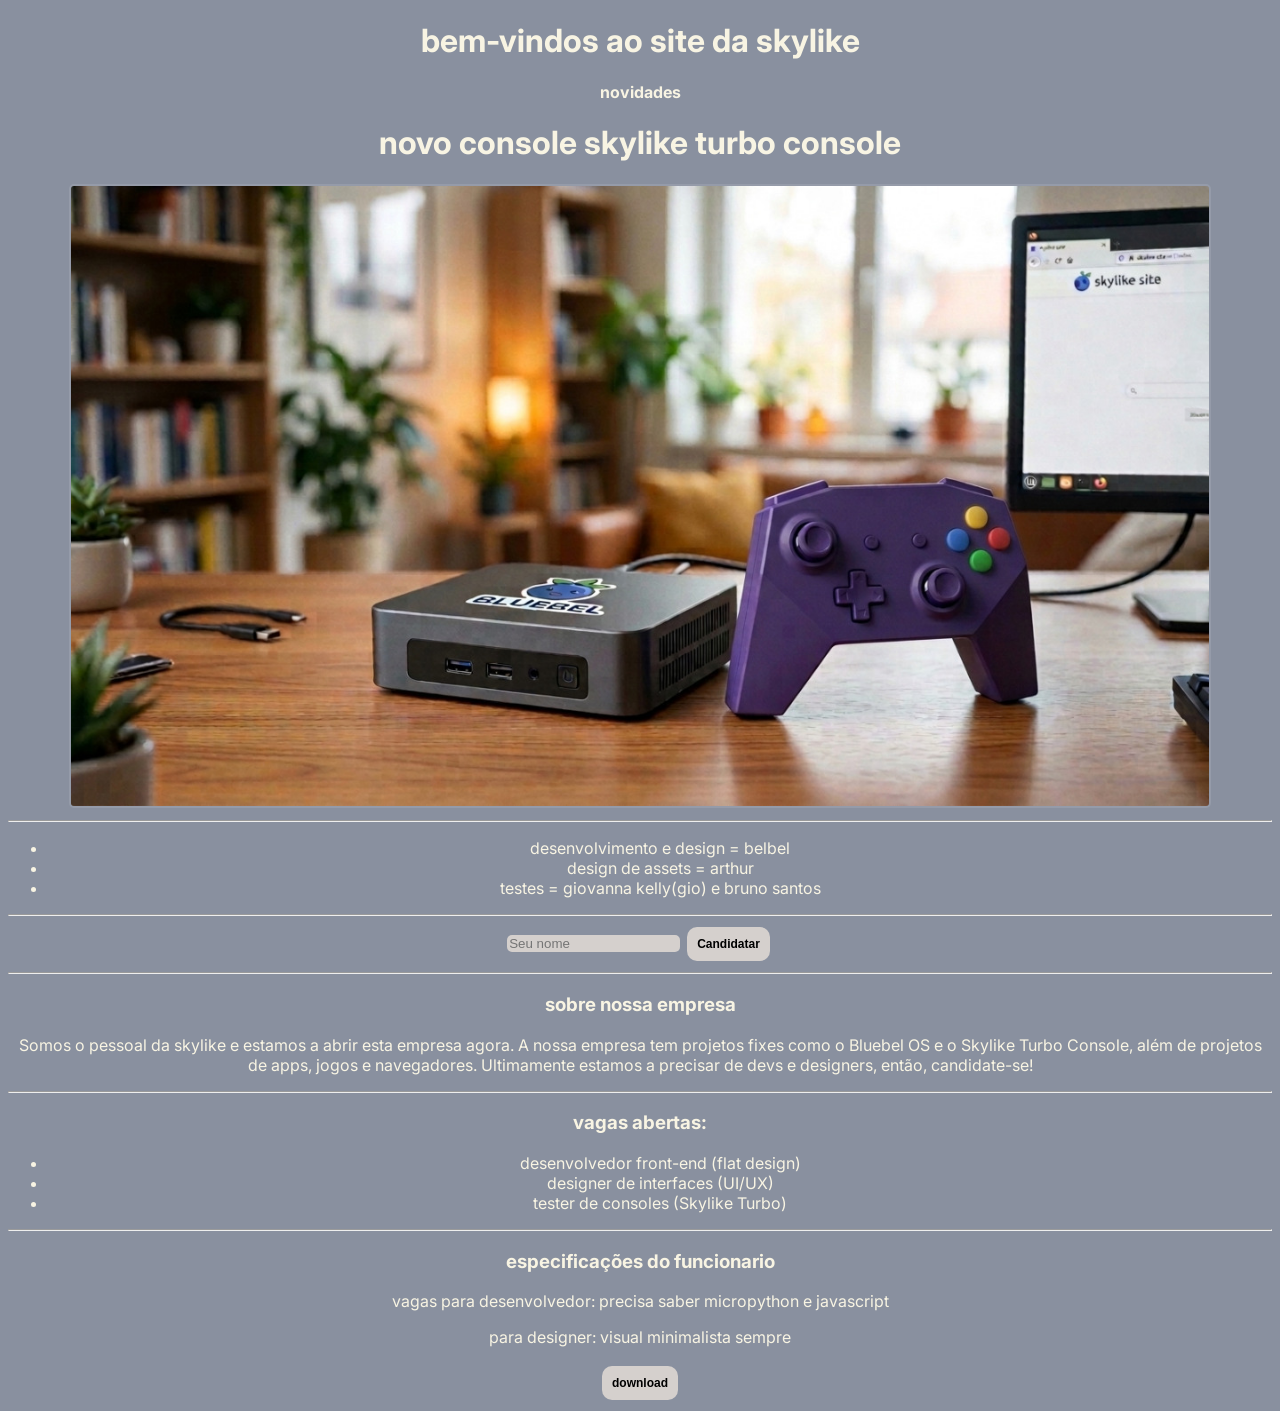
==== index.html @ d3041751 "Add download button to index.html" ====
<!DOCTYPE html>
<html lang="pt-br">
  <head>
    <meta charset="UTF-8">
    <title>skylike site</title>
    <link rel="stylesheet"  href="Skylike.css">
    <link href="https://fonts.googleapis.com/css2?family=Inter:wght@400;700&display=swap" rel="stylesheet">
    <link rel="icon" type="image/png" href="favicom.png">
  </head>
  <body>
    <h1>bem-vindos ao site da skylike</h1>
    <h4>novidades</h4>
    <h1>novo console skylike turbo console </h1>
<img src="console3d.png" alt="Console">
    <hr>
    <div class="creditos">
      <ul id="creditos-ul">
      <li>desenvolvimento e design = belbel</li>
      <li>design de assets = arthur</li>
      <li>testes = giovanna kelly(gio) e bruno santos</li>
    </ul>
      
    </div>

    <hr>
  <input type="text" id="nome-candidato" placeholder="Seu nome">

<button type="button" id="btn-candidatar">
    Candidatar
</button>
      <hr>
      <h3>sobre nossa empresa</h3>
      <p id="sobre">Somos o pessoal da skylike e estamos a abrir esta empresa agora. A nossa empresa tem projetos fixes como o Bluebel OS e o Skylike Turbo Console, além de projetos de apps, jogos e navegadores. Ultimamente estamos a precisar de devs e designers, então, candidate-se!</p>
      <hr> <div id="vagas">
  <h3>vagas abertas:</h3>
  <ul>
    <li>desenvolvedor front-end (flat design)</li>
    <li>designer de interfaces (UI/UX)</li>
    <li> tester de consoles (Skylike Turbo)</li>
  </ul>
  <hr>
</div>
<h3 id="especificações">especificações do funcionario</h3>
<p>vagas para desenvolvedor: precisa saber micropython e javascript</p>
<p>para designer: visual minimalista sempre</p>
<button type="button" id="btn-download">download</button>

    <script src="Skylike.js"></script>

  </body>
</html>
---- Skylike.css ----
a {
  text-decoration: none;
  color: #D5D0CD;
}
body {
  align-items: center;
  text-align: center;
  background-color:#89909F;
  color: #F8F4E3;
  font-family: 'Inter';
}
img {
  max-width: 90%;
  height: auto;
  border-radius: 5px;
  border: 2px solid rgba(255, 255, 255, 0.1)
}
button {
  background-color: #D5D0CD;
  border-radius:10px;
  border: none;
  padding: 10px 10px 10px 10px;
  margin: 3px 3px 3px 3px;
  font-weight: bold;
  font-size: 12px;
}
input {
   background-color: #D5D0CD;
  border-radius: 5px;
  box-shadow: none;
  border: none;
  color: #000000;
}
hr {
    color:#F8F4E3;
    font-weight: bold;
}
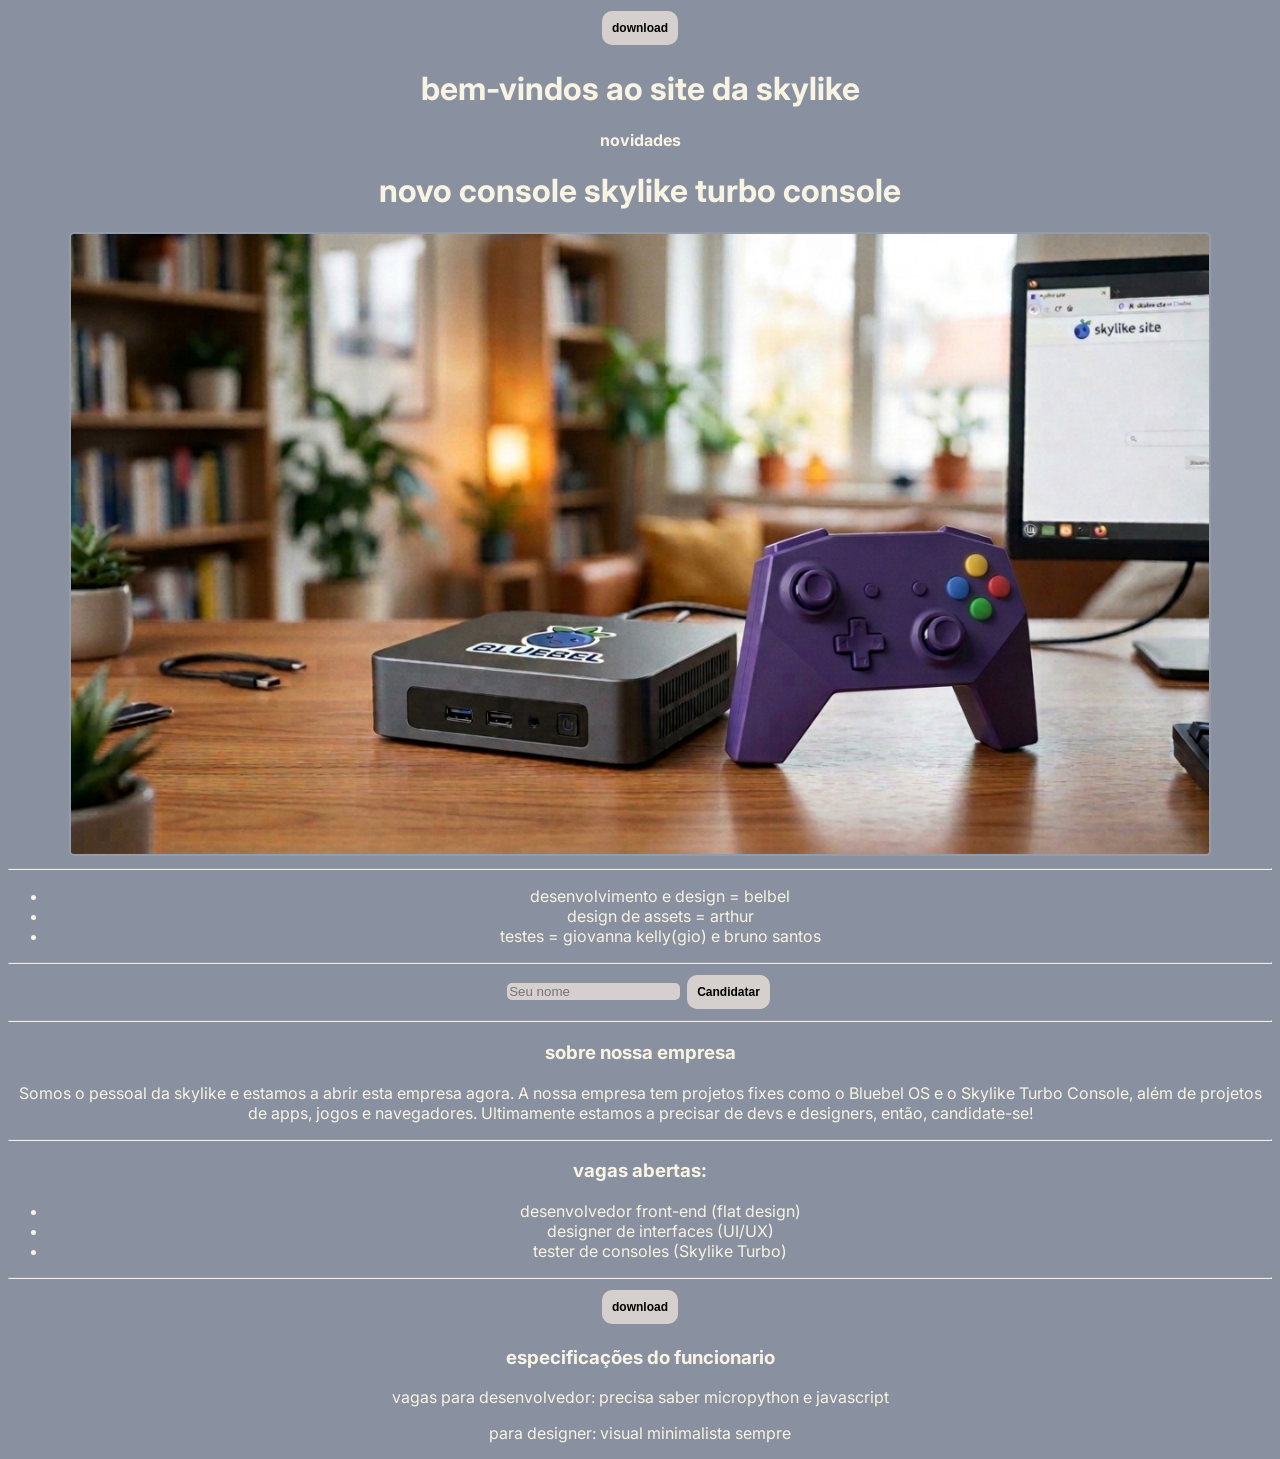
==== commit 29669967: "Add download button to index.html" ====
--- a/index.html
+++ b/index.html
@@ -8,6 +8,7 @@
     <link rel="icon" type="image/png" href="favicom.png">
   </head>
   <body>
+    <button type="button" id="btn-download">download</button>
     <h1>bem-vindos ao site da skylike</h1>
     <h4>novidades</h4>
     <h1>novo console skylike turbo console </h1>
@@ -39,11 +40,11 @@
     <li> tester de consoles (Skylike Turbo)</li>
   </ul>
   <hr>
-</div>
+</div><button type="button" id="btn-download">download</button>
+
 <h3 id="especificações">especificações do funcionario</h3>
 <p>vagas para desenvolvedor: precisa saber micropython e javascript</p>
 <p>para designer: visual minimalista sempre</p>
-<button type="button" id="btn-download">download</button>
 
     <script src="Skylike.js"></script>
 
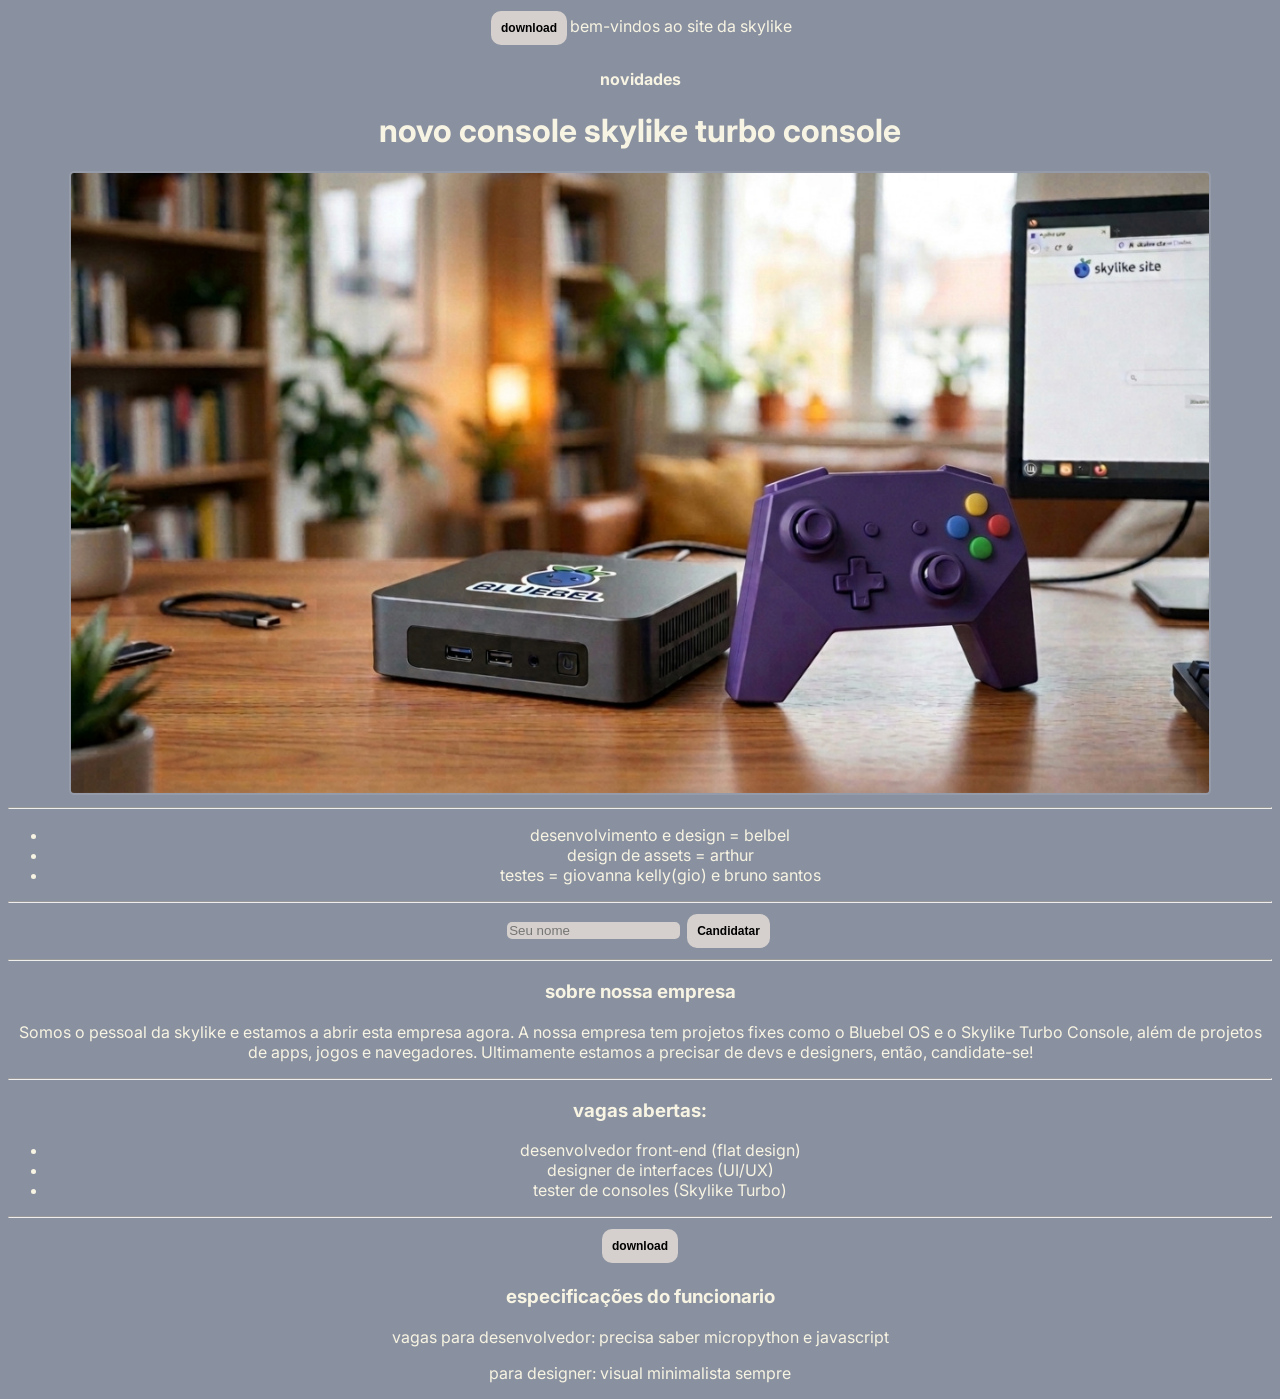
==== commit 69fc26a7: "Fix button tag formatting in index.html" ====
--- a/index.html
+++ b/index.html
@@ -8,7 +8,8 @@
     <link rel="icon" type="image/png" href="favicom.png">
   </head>
   <body>
-    <button type="button" id="btn-download">download</button>
+    <button type="button" id="btn-download">download</button
+                                                      
     <h1>bem-vindos ao site da skylike</h1>
     <h4>novidades</h4>
     <h1>novo console skylike turbo console </h1>
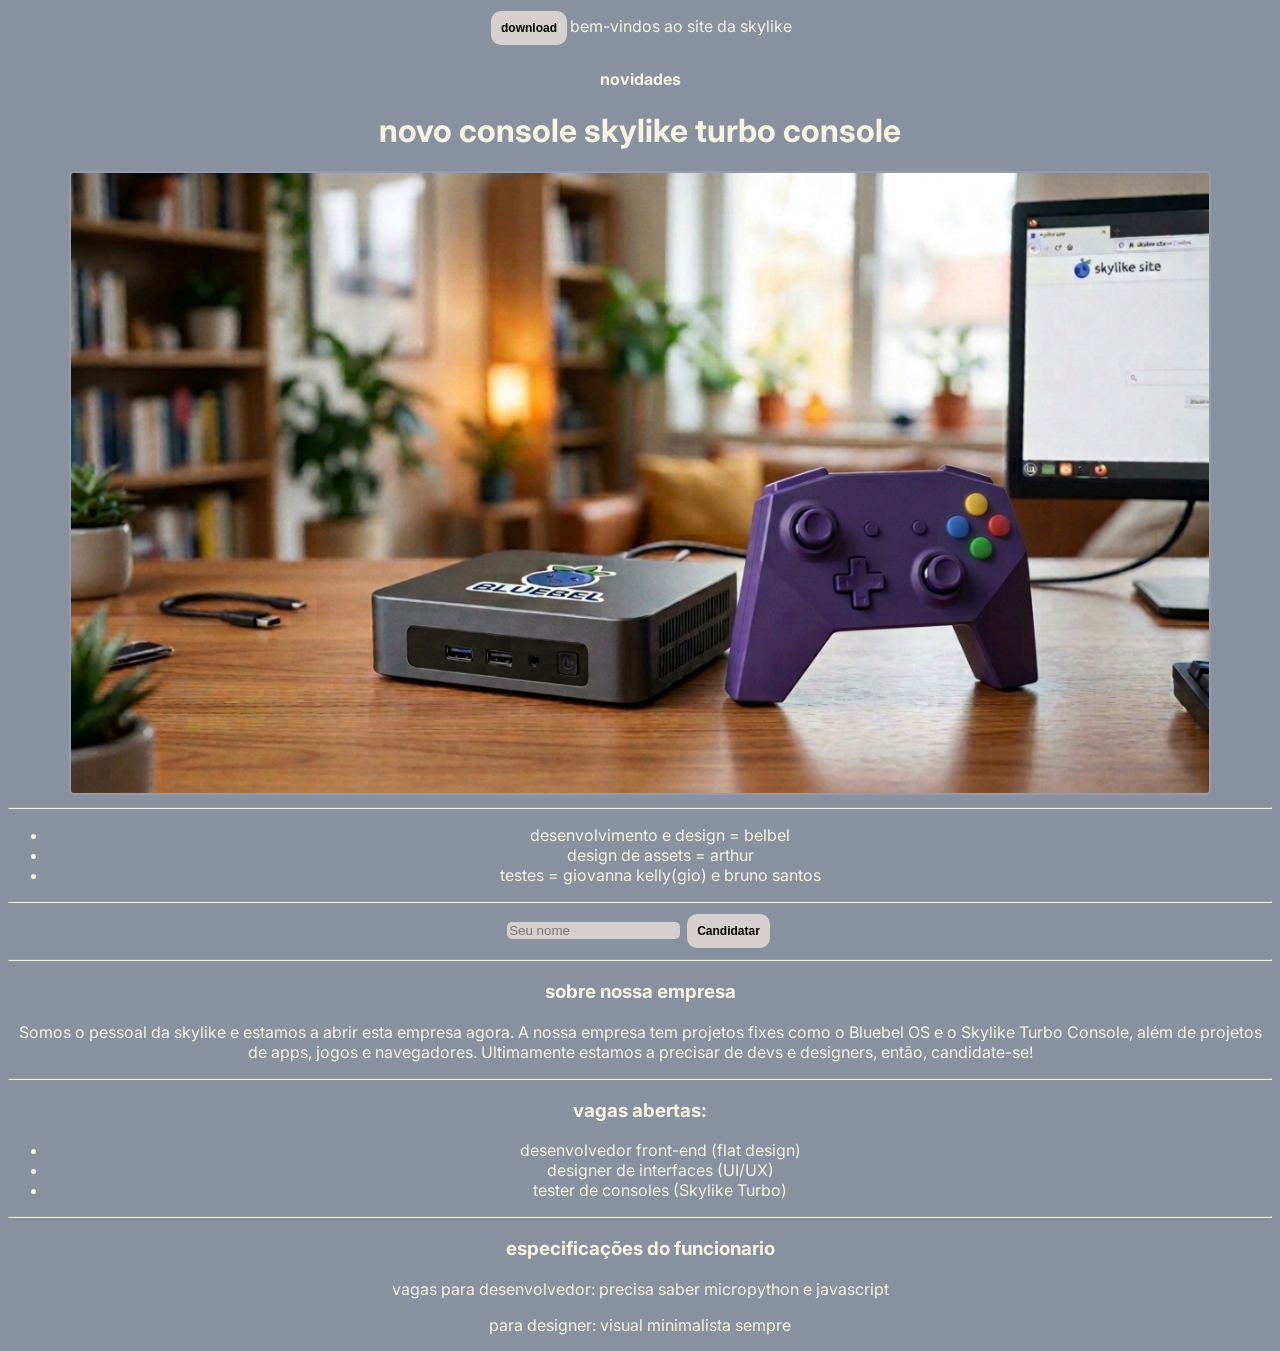
==== commit 71363b35: "Remove download button from index.html Removed download button from the HTML structure." ====
--- a/index.html
+++ b/index.html
@@ -41,8 +41,7 @@
     <li> tester de consoles (Skylike Turbo)</li>
   </ul>
   <hr>
-</div><button type="button" id="btn-download">download</button>
-
+</div>
 <h3 id="especificações">especificações do funcionario</h3>
 <p>vagas para desenvolvedor: precisa saber micropython e javascript</p>
 <p>para designer: visual minimalista sempre</p>
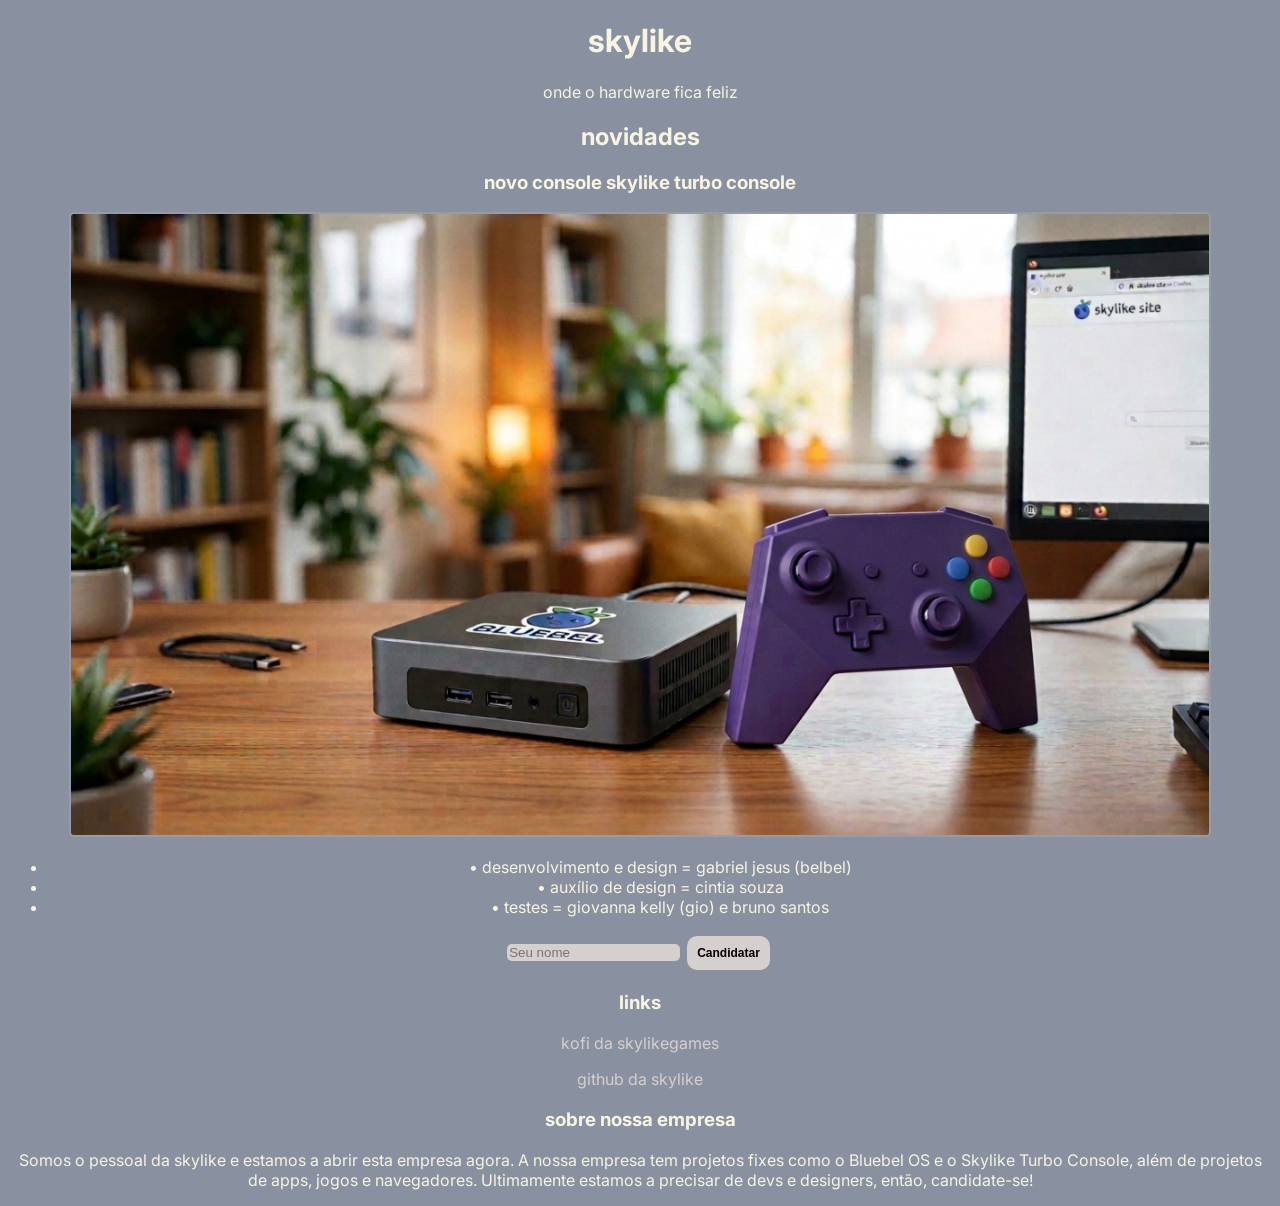
==== commit 12b41bc0: "Add files via upload" ====
--- a/index.html
+++ b/index.html
@@ -1,52 +1,65 @@
 <!DOCTYPE html>
 <html lang="pt-br">
-  <head>
+<head>
     <meta charset="UTF-8">
-    <title>skylike site</title>
-    <link rel="stylesheet"  href="Skylike.css">
-    <link href="https://fonts.googleapis.com/css2?family=Inter:wght@400;700&display=swap" rel="stylesheet">
-    <link rel="icon" type="image/png" href="favicom.png">
-  </head>
-  <body>
-    <button type="button" id="btn-download">download</button
-                                                      
-    <h1>bem-vindos ao site da skylike</h1>
-    <h4>novidades</h4>
-    <h1>novo console skylike turbo console </h1>
-<img src="console3d.png" alt="Console">
-    <hr>
-    <div class="creditos">
-      <ul id="creditos-ul">
-      <li>desenvolvimento e design = belbel</li>
-      <li>design de assets = arthur</li>
-      <li>testes = giovanna kelly(gio) e bruno santos</li>
-    </ul>
-      
-    </div>
+    <meta name="viewport" content="width=device-width, initial-scale=1.0">
+    <title>skylike</title>
+    <link rel="icon" type="image/x-icon" href="favicon.png">
+    <link rel="stylesheet" href="Skylike.css">
+    <link href="https://fonts.googleapis.com/css2?family=Inter:wght@300;400;500;600;700&display=swap" rel="stylesheet">
+</head>
+<body>
+    <main class="main-content">
+        <header class="hero">
+            <h1 class="hero-title">skylike</h1>
+            <p class="hero-subtitle">onde o hardware fica feliz</p>
+        </header>
 
-    <hr>
-  <input type="text" id="nome-candidato" placeholder="Seu nome">
+        <section class="news-section">
+            <h2 class="section-title">novidades</h2>
+            <div class="product-showcase">
+                <h3 class="product-title">novo console skylike turbo console</h3>
+                <div class="product-image">
+                    <img src="console3d.jpg" alt="Skylike Turbo Console">
+                </div>
+            </div>
+        </section>
 
-<button type="button" id="btn-candidatar">
-    Candidatar
-</button>
-      <hr>
-      <h3>sobre nossa empresa</h3>
-      <p id="sobre">Somos o pessoal da skylike e estamos a abrir esta empresa agora. A nossa empresa tem projetos fixes como o Bluebel OS e o Skylike Turbo Console, além de projetos de apps, jogos e navegadores. Ultimamente estamos a precisar de devs e designers, então, candidate-se!</p>
-      <hr> <div id="vagas">
-  <h3>vagas abertas:</h3>
-  <ul>
-    <li>desenvolvedor front-end (flat design)</li>
-    <li>designer de interfaces (UI/UX)</li>
-    <li> tester de consoles (Skylike Turbo)</li>
-  </ul>
-  <hr>
-</div>
-<h3 id="especificações">especificações do funcionario</h3>
-<p>vagas para desenvolvedor: precisa saber micropython e javascript</p>
-<p>para designer: visual minimalista sempre</p>
+        <section class="credits-section" id="creditos-section">
+            <div class="credits-content">
+                <ul id="creditos-ul" class="credits-list">
+                    <li>• desenvolvimento e design = gabriel jesus (belbel)</li>
+                    <li>• auxílio de design = cintia souza</li>
+                    <li>• testes = giovanna kelly (gio) e bruno santos</li>
+                </ul>
+            </div>
+        </section>
+
+        <section class="application-section">
+            <div class="application-form">
+                <input type="text" id="nome-candidato" placeholder="Seu nome" class="name-input">
+                <button id="btn-candidatar" class="apply-btn">Candidatar</button>
+            </div>
+        </section>
+
+        <section class="downloads-section" id="downloads-section">
+            <h3 class="section-subtitle">links</h3>
+            <div class="downloads-grid">
+                <a href="https://ko-fi.com/skylikegames" class="download-item">kofi da skylikegames </a> <p> </p>
+                <a href="https://github.com/skylikeinovation" class="github">github da skylike</a>
+            </div>
+        </section>
+
+        <section class="about-section" id="sobre-section">
+            <h3 class="section-subtitle">sobre nossa empresa</h3>
+            <p id="sobre" class="about-text">
+                Somos o pessoal da skylike e estamos a abrir esta empresa agora. A nossa empresa tem projetos fixes como o Bluebel OS e o Skylike Turbo Console, além de projetos de apps, jogos e navegadores. Ultimamente estamos a precisar de devs e designers, então, candidate-se!
+            </p>
+        </section>
+
+
+    </main>
 
     <script src="Skylike.js"></script>
-
-  </body>
-</html>
+</body>
+</html>
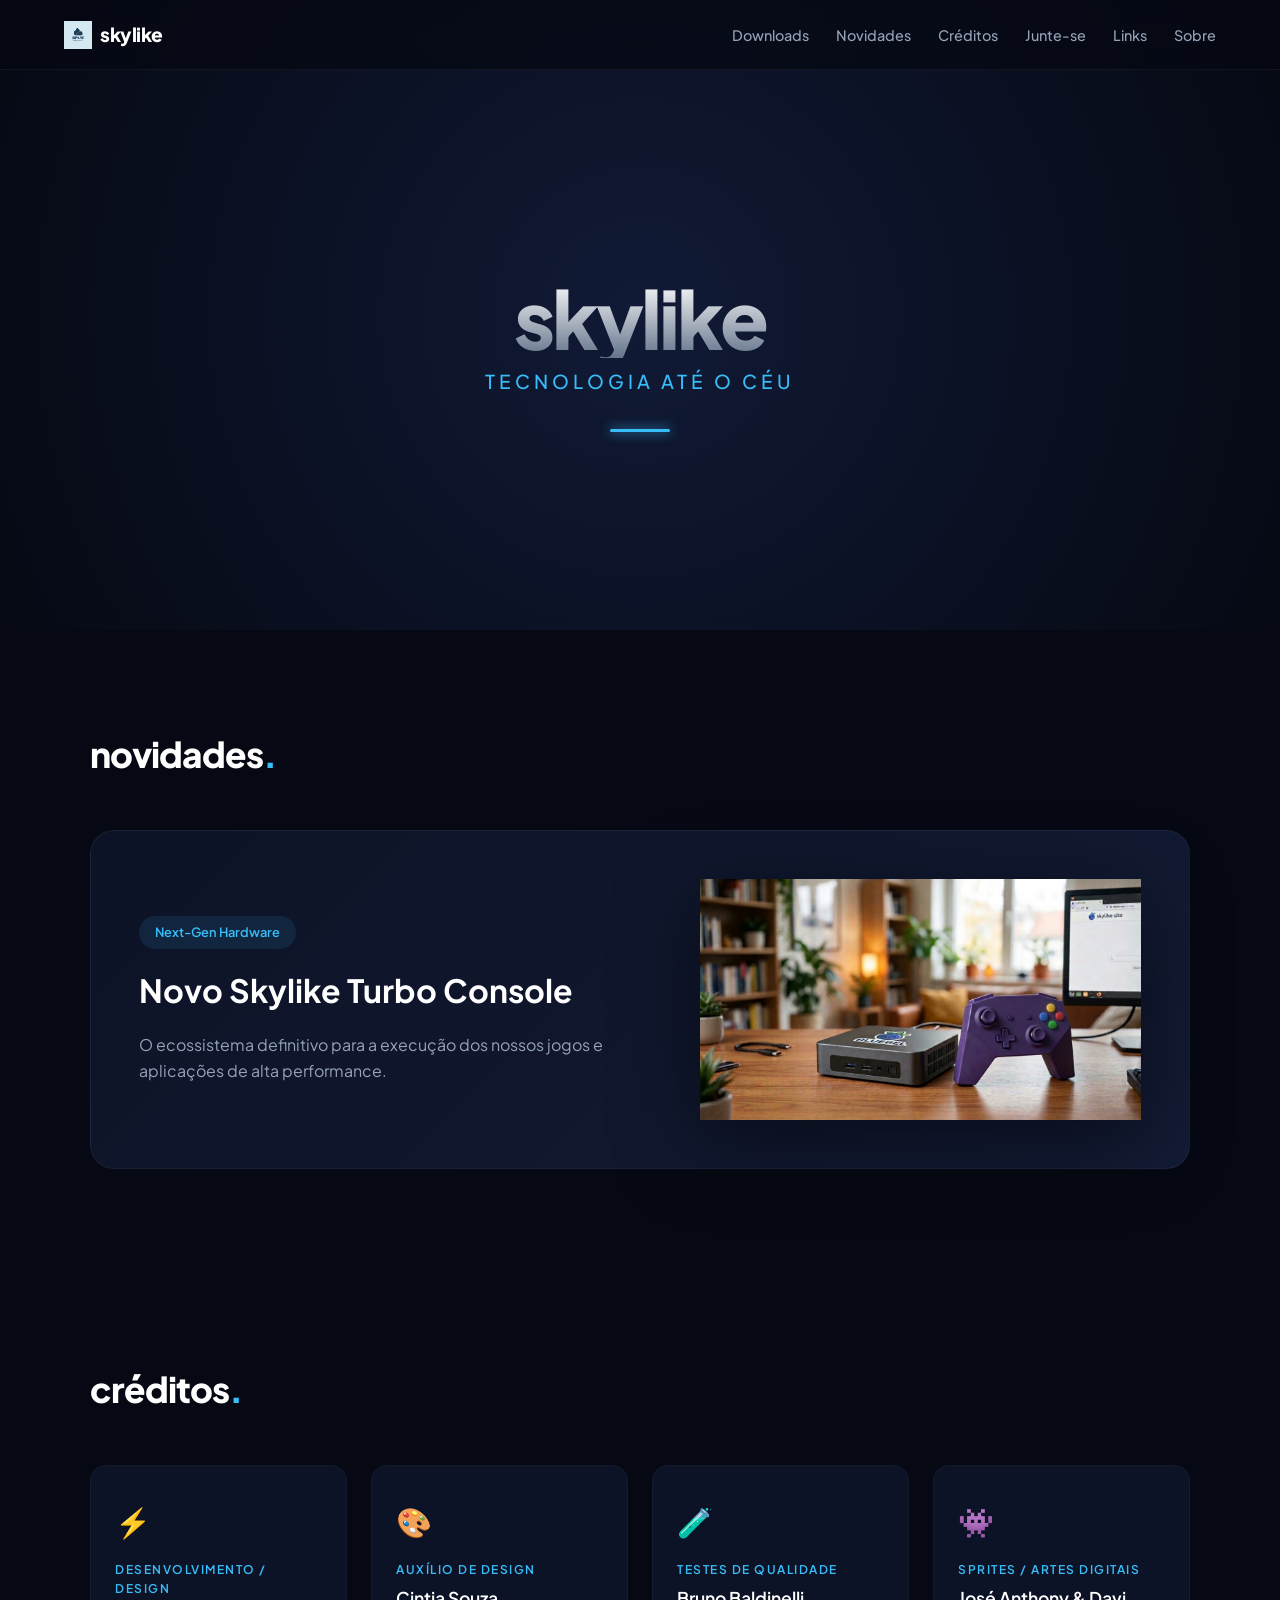
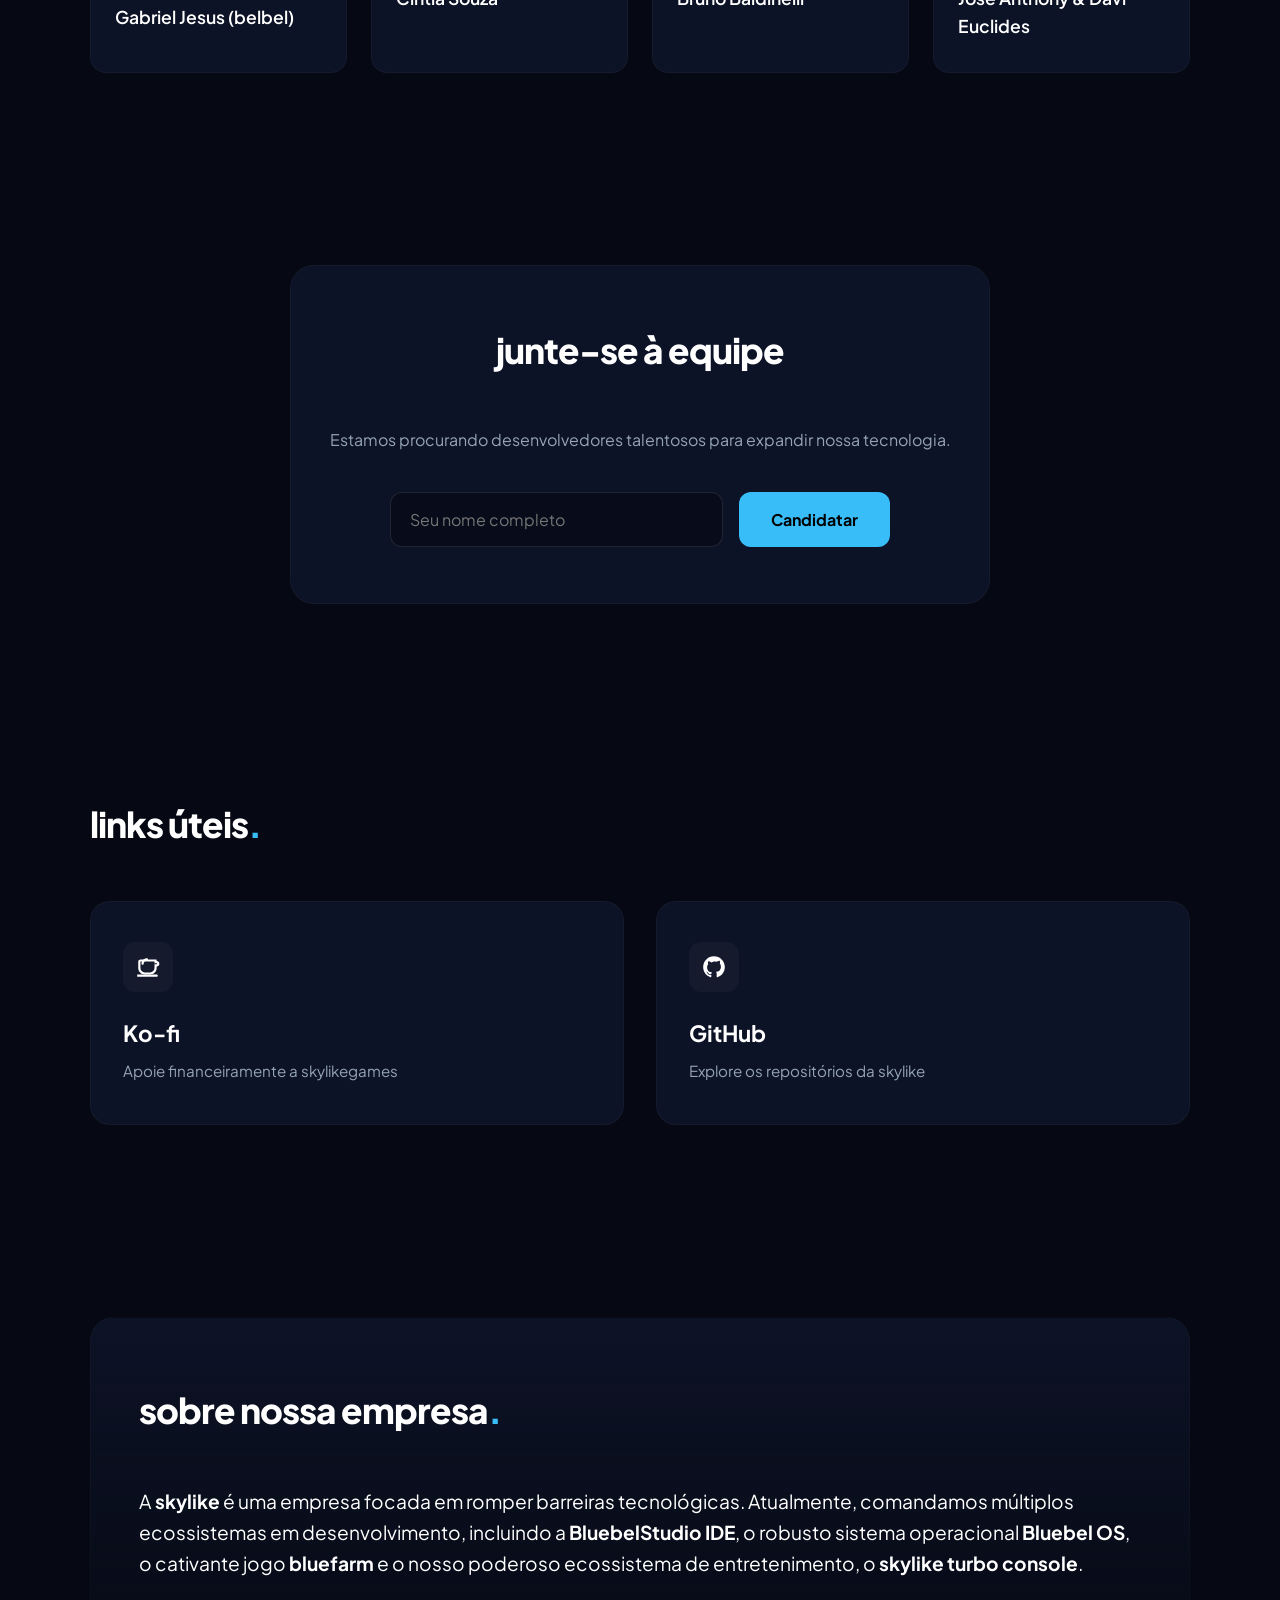
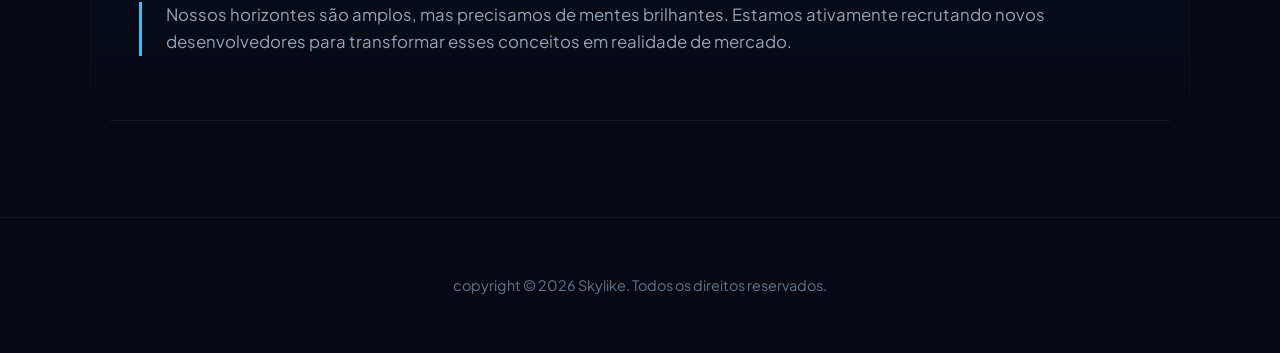
==== commit 67b7704a: "Add files via upload" ====
--- a/index.html
+++ b/index.html
@@ -3,63 +3,155 @@
 <head>
     <meta charset="UTF-8">
     <meta name="viewport" content="width=device-width, initial-scale=1.0">
-    <title>skylike</title>
-    <link rel="icon" type="image/x-icon" href="favicon.png">
-    <link rel="stylesheet" href="Skylike.css">
-    <link href="https://fonts.googleapis.com/css2?family=Inter:wght@300;400;500;600;700&display=swap" rel="stylesheet">
+    <title>skylike - tecnologia até o céu</title>
+    <link rel="icon" type="image/png" href="favicon.png">
+    <link rel="stylesheet" href="index.css">
+    <link rel="preconnect" href="https://fonts.googleapis.com">
+    <link rel="preconnect" href="https://fonts.gstatic.com" crossorigin>
+    <link href="https://fonts.googleapis.com/css2?family=Plus+Jakarta+Sans:wght@300;400;500;600;700;800&display=swap" rel="stylesheet">
 </head>
 <body>
-    <main class="main-content">
-        <header class="hero">
+
+    <nav class="navbar">
+        <div class="nav-container">
+            <div class="nav-logo">
+                <img src="favicon.png" alt="Skylike Logo">
+                <span>skylike</span>
+            </div>
+            <div class="nav-links">
+                <a href="https://get.skylike.com.br" target="_blank" rel="noopener noreferrer">Downloads</a>
+                <a href="#novidades">Novidades</a>
+                <a href="#creditos">Créditos</a>
+                <a href="#junte-se">Junte-se</a>
+                <a href="#links">Links</a>
+                <a href="#sobre">Sobre</a>
+            </div>
+        </div>
+    </nav>
+
+    <header class="hero">
+        <div class="hero-blur-effect"></div>
+        <div class="container hero-content">
             <h1 class="hero-title">skylike</h1>
-            <p class="hero-subtitle">onde o hardware fica feliz</p>
-        </header>
+            <p class="hero-subtitle">tecnologia até o céu</p>
+            <div class="hero-divider"></div>
+        </div>
+    </header>
 
-        <section class="news-section">
-            <h2 class="section-title">novidades</h2>
-            <div class="product-showcase">
-                <h3 class="product-title">novo console skylike turbo console</h3>
-                <div class="product-image">
-                    <img src="console3d.jpg" alt="Skylike Turbo Console">
+    <main>
+        <section id="novidades" class="section news-section">
+            <div class="container">
+                <h2 class="section-title">novidades<span>.</span></h2>
+                <div class="product-showcase">
+                    <div class="product-info">
+                        <span class="badge">Next-Gen Hardware</span>
+                        <h3 class="product-title">Novo Skylike Turbo Console</h3>
+                        <p class="product-desc">O ecossistema definitivo para a execução dos nossos jogos e aplicações de alta performance.</p>
+                    </div>
+                    <div class="product-image-wrapper">
+                        <img src="console3d.png" alt="Skylike Turbo Console" class="product-image">
+                    </div>
                 </div>
             </div>
         </section>
 
-        <section class="credits-section" id="creditos-section">
-            <div class="credits-content">
-                <ul id="creditos-ul" class="credits-list">
-                    <li>• desenvolvimento e design = gabriel jesus (belbel)</li>
-                    <li>• auxílio de design = cintia souza</li>
-                    <li>• testes = giovanna kelly (gio) e bruno santos</li>
-                </ul>
+        <section id="creditos" class="section credits-section">
+            <div class="container">
+                <h2 class="section-title">créditos<span>.</span></h2>
+                <div class="credits-grid">
+                    <div class="credit-card">
+                        <div class="credit-icon">⚡</div>
+                        <span class="credit-role">desenvolvimento / design</span>
+                        <span class="credit-name">Gabriel Jesus (belbel)</span>
+                    </div>
+                    <div class="credit-card">
+                        <div class="credit-icon">🎨</div>
+                        <span class="credit-role">auxílio de design</span>
+                        <span class="credit-name">Cintia Souza</span>
+                    </div>
+                    <div class="credit-card">
+                        <div class="credit-icon">🧪</div>
+                        <span class="credit-role">testes de qualidade</span>
+                        <span class="credit-name">Bruno Baldinelli</span>
+                    </div>
+                    <div class="credit-card">
+                        <div class="credit-icon">👾</div>
+                        <span class="credit-role">sprites / artes digitais</span>
+                        <span class="credit-name">José Anthony & Davi Euclides</span>
+                    </div>
+                </div>
             </div>
         </section>
 
-        <section class="application-section">
-            <div class="application-form">
-                <input type="text" id="nome-candidato" placeholder="Seu nome" class="name-input">
-                <button id="btn-candidatar" class="apply-btn">Candidatar</button>
+        <section id="junte-se" class="section application-section">
+            <div class="container">
+                <div class="form-wrapper">
+                    <h2 class="section-title">junte-se à equipe</h2>
+                    <p class="application-subtitle">Estamos procurando desenvolvedores talentosos para expandir nossa tecnologia.</p>
+                    <div class="application-form">
+                        <input
+                            type="text"
+                            id="nome-candidato"
+                            placeholder="Seu nome completo"
+                            class="name-input"
+                            required
+                        >
+                        <button type="button" id="btn-candidatar" class="apply-btn">Candidatar</button>
+                    </div>
+                </div>
             </div>
         </section>
 
-        <section class="downloads-section" id="downloads-section">
-            <h3 class="section-subtitle">links</h3>
-            <div class="downloads-grid">
-                <a href="https://ko-fi.com/skylikegames" class="download-item">kofi da skylikegames </a> <p> </p>
-                <a href="https://github.com/skylikeinovation" class="github">github da skylike</a>
+        <section id="links" class="section links-section">
+            <div class="container">
+                <h2 class="section-title">links úteis<span>.</span></h2>
+                <div class="links-grid">
+                    <a href="https://ko-fi.com/skylikegames" target="_blank" rel="noopener noreferrer" class="link-card kofi">
+                        <div class="link-icon-wrapper">
+                            <svg class="svg-icon" viewBox="0 0 24 24" fill="none" xmlns="http://www.w3.org/2000/svg">
+                                <path d="M2 21H20C20.5523 21 21 20.5523 21 20C21 19.4477 20.5523 19 20 19H2V21Z" fill="currentColor"/>
+                                <path d="M18 5H5C3.89543 5 3 5.89543 3 7V13C3 16.3137 5.68629 19 9 19H14C17.3137 19 20 16.3137 20 13V11.5C21.3807 11.5 22.5 10.3807 22.5 9C22.5 7.61929 21.3807 6.5 20 6.5V5.5C20 5.22386 19.7761 5 19.5 5H18ZM18 13C18 15.2091 16.2091 17 14 17H9C6.79086 17 5 15.2091 5 13V7H18V13ZM20 9.5H18.1V8.5H20C20.2761 8.5 20.5 8.72386 20.5 9C20.5 9.27614 20.2761 9.5 20 9.5Z" fill="currentColor"/>
+                                <path d="M7 10C7.55228 10 8 9.55228 8 9C8 7.34315 9.34315 6 11 6C11.5523 6 12 5.55228 12 5C12 4.44772 11.5523 4 11 4C8.23858 4 6 6.23858 6 9C6 9.55228 6.44772 10 7 10Z" fill="currentColor"/>
+                            </svg>
+                        </div>
+                        <h3 class="link-title">Ko-fi</h3>
+                        <p class="link-description">Apoie financeiramente a skylikegames</p>
+                    </a>
+
+                    <a href="https://github.com/skylikeinovation" target="_blank" rel="noopener noreferrer" class="link-card github">
+                        <div class="link-icon-wrapper">
+                            <svg class="svg-icon" viewBox="0 0 24 24" fill="none" xmlns="http://www.w3.org/2000/svg">
+                                <path fill-rule="evenodd" clip-rule="evenodd" d="M12 2C6.477 2 2 6.477 2 12c0 4.42 2.865 8.166 6.839 9.489.5.092.682-.217.682-.482 0-.237-.008-.866-.013-1.7-2.782.603-3.369-1.34-3.369-1.34-.454-1.156-1.11-1.464-1.11-1.464-.908-.62.069-.008.069-.008 1.003.07 1.531 1.03 1.531 1.03.892 1.529 2.341 1.087 2.91.831.092-.646.35-1.086.636-1.336-2.22-.253-4.555-1.11-4.555-4.943 0-1.091.39-1.984 1.029-2.683-.103-.253-.446-1.27.098-2.647 0 0 .84-.269 2.75 1.025A9.564 9.564 0 0112 6.844c.85.004 1.705.115 2.504.337 1.909-1.294 2.747-1.025 2.747-1.025.546 1.377.203 2.394.1 2.647.64.699 1.028 1.592 1.028 2.683 0 3.842-2.339 4.687-4.566 4.935.359.309.678.919.678 1.852 0 1.336-.012 2.415-.012 2.743 0 .267.18.579.688.481C19.137 20.162 22 16.418 22 12c0-5.523-4.477-10-10-10z" fill="currentColor"/>
+                            </svg>
+                        </div>
+                        <h3 class="link-title">GitHub</h3>
+                        <p class="link-description">Explore os repositórios da skylike</p>
+                    </a>
+                </div>
             </div>
         </section>
 
-        <section class="about-section" id="sobre-section">
-            <h3 class="section-subtitle">sobre nossa empresa</h3>
-            <p id="sobre" class="about-text">
-                Somos o pessoal da skylike e estamos a abrir esta empresa agora. A nossa empresa tem projetos fixes como o Bluebel OS e o Skylike Turbo Console, além de projetos de apps, jogos e navegadores. Ultimamente estamos a precisar de devs e designers, então, candidate-se!
-            </p>
+        <section id="sobre" class="section about-section">
+            <div class="container">
+                <div class="about-box">
+                    <h2 class="section-title">sobre nossa empresa<span>.</span></h2>
+                    <p class="about-text">
+                        A <strong>skylike</strong> é uma empresa focada em romper barreiras tecnológicas. Atualmente, comandamos múltiplos ecossistemas em desenvolvimento, incluindo a <strong>BluebelStudio IDE</strong>, o robusto sistema operacional <strong>Bluebel OS</strong>, o cativante jogo <strong>bluefarm</strong> e o nosso poderoso ecossistema de entretenimento, o <strong>skylike turbo console</strong>.
+                    </p>
+                    <p class="about-highlight">
+                        Nossos horizontes são amplos, mas precisamos de mentes brilhantes. Estamos ativamente recrutando novos desenvolvedores para transformar esses conceitos em realidade de mercado.
+                    </p>
+                </div>
+            </div>
         </section>
-
-
     </main>
 
-    <script src="Skylike.js"></script>
+    <footer class="footer">
+        <div class="container">
+            <p>copyright &copy; 2026 Skylike. Todos os direitos reservados.</p>
+        </div>
+    </footer>
+
+    <script src="script.js"></script>
 </body>
 </html>
--- a/index.css
+++ b/index.css
@@ -0,0 +1,407 @@
+/* Reset & Variáveis */
+* {
+  margin: 0;
+  padding: 0;
+  box-sizing: border-box;
+  font-family: 'Plus Jakarta Sans', sans-serif;
+  scroll-behavior: smooth;
+}
+
+:root {
+  --bg-main: #060913;
+  --bg-surface: #0d1326;
+  --bg-card: #131b35;
+  --accent-blue: #38bdf8;
+  --accent-glow: rgba(56, 189, 248, 0.15);
+  --text-pure: #ffffff;
+  --text-muted: #94a3b8;
+  --text-dark: #64748b;
+  --kofi-color: #ff5e5b;
+  --github-color: #24292e;
+}
+
+body {
+  background-color: var(--bg-main);
+  color: var(--text-pure);
+  overflow-x: hidden;
+  line-height: 1.6;
+}
+
+.container {
+  width: 90%;
+  max-width: 1100px;
+  margin: 0 auto;
+}
+
+/* Navbar */
+.navbar {
+  position: fixed;
+  top: 0;
+  left: 0;
+  width: 100%;
+  background: rgba(6, 9, 19, 0.75);
+  backdrop-filter: blur(12px);
+  border-bottom: 1px solid rgba(255, 255, 255, 0.05);
+  z-index: 1000;
+}
+
+.nav-container {
+  display: flex;
+  justify-content: space-between;
+  align-items: center;
+  padding: 1.2rem 5%;
+}
+
+.nav-logo {
+  display: flex;
+  align-items: center;
+  gap: 0.5rem;
+}
+
+.nav-logo img {
+  height: 28px;
+  width: 28px;
+}
+
+.nav-logo span {
+  font-weight: 800;
+  font-size: 1.2rem;
+  letter-spacing: -0.5px;
+}
+
+.nav-links a {
+  color: var(--text-muted);
+  text-decoration: none;
+  font-size: 0.9rem;
+  font-weight: 500;
+  margin-left: 1.5rem;
+  transition: color 0.3s;
+}
+
+.nav-links a:hover {
+  color: var(--accent-blue);
+}
+
+/* Hero Section */
+.hero {
+  position: relative;
+  height: 70vh;
+  display: flex;
+  align-items: center;
+  justify-content: center;
+  text-align: center;
+  background: radial-gradient(circle at center, #111a36 0%, var(--bg-main) 100%);
+  padding-top: 80px;
+}
+
+.hero-content {
+  position: relative;
+  z-index: 2;
+}
+
+.hero-title {
+  font-size: 5rem;
+  font-weight: 800;
+  letter-spacing: -3px;
+  line-height: 1;
+  background: linear-gradient(180deg, #fff 0%, #64748b 100%);
+  -webkit-background-clip: text;
+  -webkit-text-fill-color: transparent;
+  margin-bottom: 0.5rem;
+}
+
+.hero-subtitle {
+  font-size: 1.2rem;
+  color: var(--accent-blue);
+  font-weight: 500;
+  text-transform: uppercase;
+  letter-spacing: 4px;
+}
+
+.hero-divider {
+  width: 60px;
+  height: 3px;
+  background: var(--accent-blue);
+  margin: 2rem auto 0;
+  border-radius: 2px;
+  box-shadow: 0 0 12px var(--accent-blue);
+}
+
+/* Seções Padrão */
+.section {
+  padding: 6rem 0;
+}
+
+.section-title {
+  font-size: 2.2rem;
+  font-weight: 800;
+  letter-spacing: -1px;
+  margin-bottom: 3rem;
+  text-transform: lowercase;
+}
+
+.section-title span {
+  color: var(--accent-blue);
+}
+
+/* Novidades / Showcase */
+.product-showcase {
+  background: linear-gradient(135deg, var(--bg-surface) 0%, var(--bg-card) 100%);
+  border: 1px solid rgba(255, 255, 255, 0.05);
+  border-radius: 24px;
+  padding: 3rem;
+  display: grid;
+  grid-template-columns: 1.2fr 1fr;
+  gap: 2rem;
+  align-items: center;
+}
+
+.badge {
+  background: rgba(56, 189, 248, 0.1);
+  color: var(--accent-blue);
+  padding: 0.4rem 1rem;
+  border-radius: 50px;
+  font-size: 0.8rem;
+  font-weight: 600;
+  display: inline-block;
+  margin-bottom: 1rem;
+}
+
+.product-title {
+  font-size: 2rem;
+  font-weight: 700;
+  margin-bottom: 1rem;
+  color: var(--text-pure);
+}
+
+.product-desc {
+  color: var(--text-muted);
+}
+
+.product-image-wrapper {
+  display: flex;
+  justify-content: center;
+}
+
+.product-image {
+  max-width: 100%;
+  height: auto;
+  filter: drop-shadow(0 20px 40px rgba(0,0,0,0.5));
+  transition: transform 0.5s ease;
+}
+
+.product-showcase:hover .product-image {
+  transform: translateY(-5px) scale(1.02);
+}
+
+/* Créditos Grid */
+.credits-grid {
+  display: grid;
+  grid-template-columns: repeat(auto-fit, minmax(240px, 1fr));
+  gap: 1.5rem;
+}
+
+.credit-card {
+  background: var(--bg-surface);
+  border: 1px solid rgba(255, 255, 255, 0.03);
+  padding: 2rem 1.5rem;
+  border-radius: 16px;
+  transition: all 0.3s ease;
+}
+
+.credit-card:hover {
+  background: var(--bg-card);
+  border-color: rgba(56, 189, 248, 0.2);
+  transform: translateY(-4px);
+}
+
+.credit-icon {
+  font-size: 1.8rem;
+  margin-bottom: 1rem;
+}
+
+.credit-role {
+  display: block;
+  font-size: 0.75rem;
+  color: var(--accent-blue);
+  text-transform: uppercase;
+  letter-spacing: 1.5px;
+  margin-bottom: 0.3rem;
+  font-weight: 600;
+}
+
+.credit-name {
+  display: block;
+  font-size: 1.1rem;
+  font-weight: 600;
+  color: var(--text-pure);
+}
+
+/* Application Form */
+.form-wrapper {
+  background: var(--bg-surface);
+  border: 1px solid rgba(255, 255, 255, 0.03);
+  padding: 3.5rem 2rem;
+  border-radius: 24px;
+  text-align: center;
+  max-width: 700px;
+  margin: 0 auto;
+}
+
+.application-subtitle {
+  color: var(--text-muted);
+  margin-bottom: 2.5rem;
+}
+
+.application-form {
+  display: flex;
+  gap: 1rem;
+  max-width: 500px;
+  margin: 0 auto;
+}
+
+.name-input {
+  flex: 1;
+  background: rgba(6, 9, 19, 0.6);
+  border: 1px solid rgba(255, 255, 255, 0.1);
+  padding: 1rem 1.2rem;
+  border-radius: 12px;
+  color: var(--text-pure);
+  font-size: 1rem;
+  transition: all 0.3s;
+}
+
+.name-input:focus {
+  outline: none;
+  border-color: var(--accent-blue);
+  box-shadow: 0 0 10px var(--accent-glow);
+}
+
+.apply-btn {
+  background: var(--accent-blue);
+  color: #000;
+  border: none;
+  padding: 1rem 2rem;
+  border-radius: 12px;
+  font-weight: 700;
+  font-size: 1rem;
+  cursor: pointer;
+  transition: all 0.3s;
+}
+
+.apply-btn:hover {
+  background: #7dd3fc;
+  transform: translateY(-2px);
+  box-shadow: 0 5px 15px rgba(56, 189, 248, 0.4);
+}
+
+/* Links Card Section */
+.links-grid {
+  display: grid;
+  grid-template-columns: repeat(auto-fit, minmax(280px, 1fr));
+  gap: 2rem;
+}
+
+.link-card {
+  text-decoration: none;
+  background: var(--bg-surface);
+  border: 1px solid rgba(255, 255, 255, 0.03);
+  padding: 2.5rem 2rem;
+  border-radius: 20px;
+  display: block;
+  transition: all 0.3s ease;
+}
+
+.link-icon-wrapper {
+  width: 50px;
+  height: 50px;
+  border-radius: 12px;
+  display: flex;
+  align-items: center;
+  justify-content: center;
+  margin-bottom: 1.5rem;
+  background: rgba(255, 255, 255, 0.03);
+  color: var(--text-pure);
+  transition: all 0.3s;
+}
+
+.svg-icon {
+  width: 26px;
+  height: 26px;
+}
+
+.link-title {
+  font-size: 1.4rem;
+  color: var(--text-pure);
+  margin-bottom: 0.5rem;
+  font-weight: 700;
+}
+
+.link-description {
+  color: var(--text-muted);
+  font-size: 0.95rem;
+}
+
+/* Efeitos Hover customizados por Plataforma */
+.link-card.kofi:hover {
+  border-color: var(--kofi-color);
+  box-shadow: 0 10px 30px rgba(255, 94, 91, 0.1);
+  transform: translateY(-5px);
+}
+.link-card.kofi:hover .link-icon-wrapper {
+  background: var(--kofi-color);
+  color: #fff;
+}
+
+.link-card.github:hover {
+  border-color: var(--text-pure);
+  box-shadow: 0 10px 30px rgba(255, 255, 255, 0.05);
+  transform: translateY(-5px);
+}
+.link-card.github:hover .link-icon-wrapper {
+  background: var(--text-pure);
+  color: #000;
+}
+
+/* About Section */
+.about-box {
+  background: linear-gradient(180deg, var(--bg-surface) 0%, transparent 100%);
+  padding: 4rem 3rem;
+  border-radius: 24px;
+  border: 1px solid rgba(255, 255, 255, 0.02);
+}
+
+.about-text {
+  font-size: 1.2rem;
+  color: var(--text-pure);
+  margin-bottom: 1.5rem;
+  font-weight: 400;
+}
+
+.about-text honesty {
+  color: var(--accent-blue);
+}
+
+.about-highlight {
+  font-size: 1.05rem;
+  color: var(--text-muted);
+  border-left: 3px solid var(--accent-blue);
+  padding-left: 1.5rem;
+}
+
+/* Footer */
+.footer {
+  padding: 3.5rem 0;
+  border-top: 1px solid rgba(255, 255, 255, 0.05);
+  text-align: center;
+  color: var(--text-dark);
+  font-size: 0.9rem;
+}
+
+/* Responsividade total */
+@media (max-width: 768px) {
+  .nav-links { display: none; }
+  .hero-title { font-size: 3.5rem; }
+  .product-showcase { grid-template-columns: 1fr; text-align: center; padding: 2rem; }
+  .application-form { flex-direction: column; }
+}
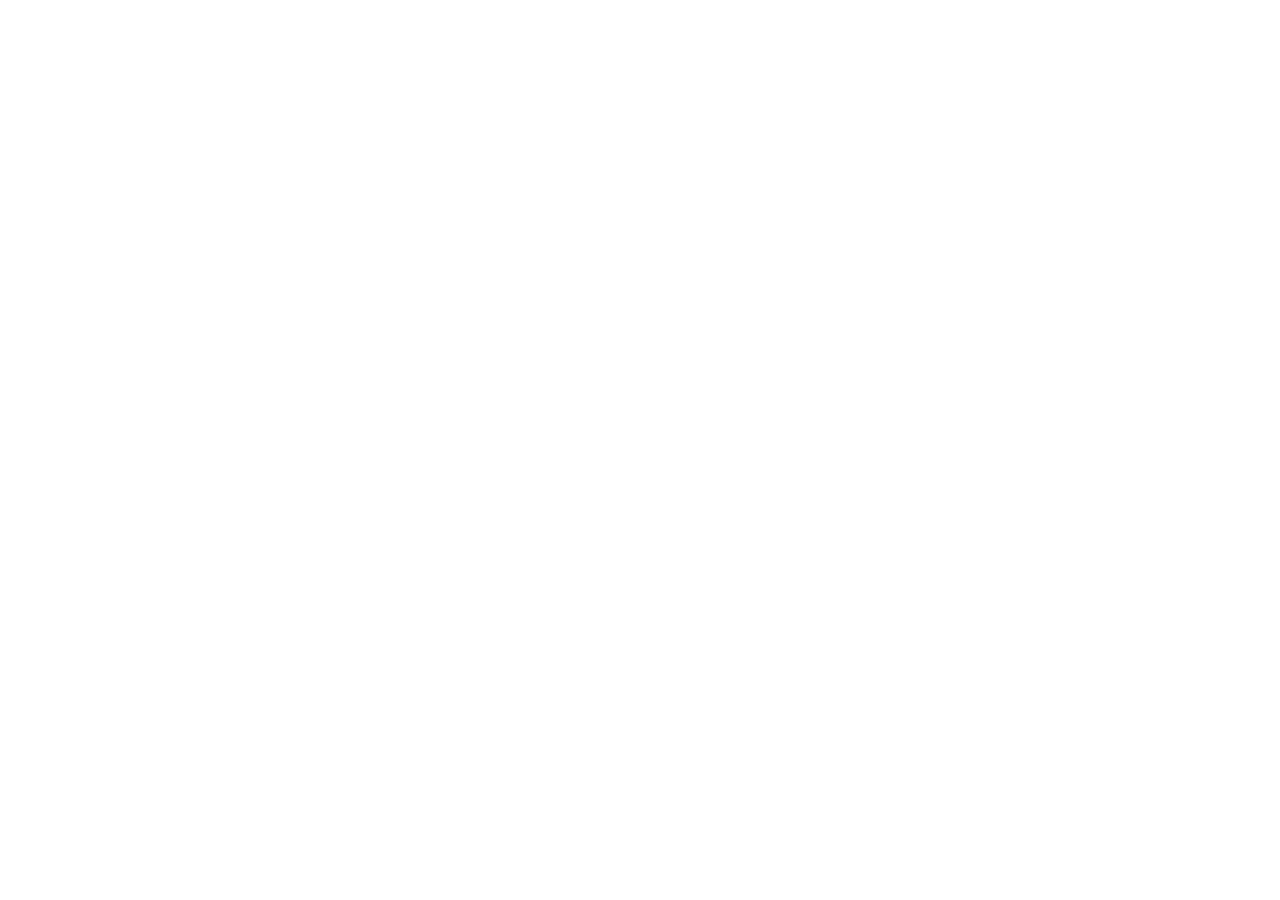
==== commit 85d4bcf7: "Add files via upload" ====
--- a/index.html
+++ b/index.html
@@ -1,157 +1,16 @@
 <!DOCTYPE html>
-<html lang="pt-br">
-<head>
-    <meta charset="UTF-8">
-    <meta name="viewport" content="width=device-width, initial-scale=1.0">
-    <title>skylike - tecnologia até o céu</title>
-    <link rel="icon" type="image/png" href="favicon.png">
-    <link rel="stylesheet" href="index.css">
-    <link rel="preconnect" href="https://fonts.googleapis.com">
-    <link rel="preconnect" href="https://fonts.gstatic.com" crossorigin>
-    <link href="https://fonts.googleapis.com/css2?family=Plus+Jakarta+Sans:wght@300;400;500;600;700;800&display=swap" rel="stylesheet">
-</head>
-<body>
+<html lang="pt-BR">
+  <head>
+    <meta charset="UTF-8" />
+    <meta name="viewport" content="width=device-width, initial-scale=1.0" />
+    
+    <title>skylike site</title>
 
-    <nav class="navbar">
-        <div class="nav-container">
-            <div class="nav-logo">
-                <img src="favicon.png" alt="Skylike Logo">
-                <span>skylike</span>
-            </div>
-            <div class="nav-links">
-                <a href="https://get.skylike.com.br" target="_blank" rel="noopener noreferrer">Downloads</a>
-                <a href="#novidades">Novidades</a>
-                <a href="#creditos">Créditos</a>
-                <a href="#junte-se">Junte-se</a>
-                <a href="#links">Links</a>
-                <a href="#sobre">Sobre</a>
-            </div>
-        </div>
-    </nav>
-
-    <header class="hero">
-        <div class="hero-blur-effect"></div>
-        <div class="container hero-content">
-            <h1 class="hero-title">skylike</h1>
-            <p class="hero-subtitle">tecnologia até o céu</p>
-            <div class="hero-divider"></div>
-        </div>
-    </header>
-
-    <main>
-        <section id="novidades" class="section news-section">
-            <div class="container">
-                <h2 class="section-title">novidades<span>.</span></h2>
-                <div class="product-showcase">
-                    <div class="product-info">
-                        <span class="badge">Next-Gen Hardware</span>
-                        <h3 class="product-title">Novo Skylike Turbo Console</h3>
-                        <p class="product-desc">O ecossistema definitivo para a execução dos nossos jogos e aplicações de alta performance.</p>
-                    </div>
-                    <div class="product-image-wrapper">
-                        <img src="console3d.png" alt="Skylike Turbo Console" class="product-image">
-                    </div>
-                </div>
-            </div>
-        </section>
-
-        <section id="creditos" class="section credits-section">
-            <div class="container">
-                <h2 class="section-title">créditos<span>.</span></h2>
-                <div class="credits-grid">
-                    <div class="credit-card">
-                        <div class="credit-icon">⚡</div>
-                        <span class="credit-role">desenvolvimento / design</span>
-                        <span class="credit-name">Gabriel Jesus (belbel)</span>
-                    </div>
-                    <div class="credit-card">
-                        <div class="credit-icon">🎨</div>
-                        <span class="credit-role">auxílio de design</span>
-                        <span class="credit-name">Cintia Souza</span>
-                    </div>
-                    <div class="credit-card">
-                        <div class="credit-icon">🧪</div>
-                        <span class="credit-role">testes de qualidade</span>
-                        <span class="credit-name">Bruno Baldinelli</span>
-                    </div>
-                    <div class="credit-card">
-                        <div class="credit-icon">👾</div>
-                        <span class="credit-role">sprites / artes digitais</span>
-                        <span class="credit-name">José Anthony & Davi Euclides</span>
-                    </div>
-                </div>
-            </div>
-        </section>
-
-        <section id="junte-se" class="section application-section">
-            <div class="container">
-                <div class="form-wrapper">
-                    <h2 class="section-title">junte-se à equipe</h2>
-                    <p class="application-subtitle">Estamos procurando desenvolvedores talentosos para expandir nossa tecnologia.</p>
-                    <div class="application-form">
-                        <input
-                            type="text"
-                            id="nome-candidato"
-                            placeholder="Seu nome completo"
-                            class="name-input"
-                            required
-                        >
-                        <button type="button" id="btn-candidatar" class="apply-btn">Candidatar</button>
-                    </div>
-                </div>
-            </div>
-        </section>
-
-        <section id="links" class="section links-section">
-            <div class="container">
-                <h2 class="section-title">links úteis<span>.</span></h2>
-                <div class="links-grid">
-                    <a href="https://ko-fi.com/skylikegames" target="_blank" rel="noopener noreferrer" class="link-card kofi">
-                        <div class="link-icon-wrapper">
-                            <svg class="svg-icon" viewBox="0 0 24 24" fill="none" xmlns="http://www.w3.org/2000/svg">
-                                <path d="M2 21H20C20.5523 21 21 20.5523 21 20C21 19.4477 20.5523 19 20 19H2V21Z" fill="currentColor"/>
-                                <path d="M18 5H5C3.89543 5 3 5.89543 3 7V13C3 16.3137 5.68629 19 9 19H14C17.3137 19 20 16.3137 20 13V11.5C21.3807 11.5 22.5 10.3807 22.5 9C22.5 7.61929 21.3807 6.5 20 6.5V5.5C20 5.22386 19.7761 5 19.5 5H18ZM18 13C18 15.2091 16.2091 17 14 17H9C6.79086 17 5 15.2091 5 13V7H18V13ZM20 9.5H18.1V8.5H20C20.2761 8.5 20.5 8.72386 20.5 9C20.5 9.27614 20.2761 9.5 20 9.5Z" fill="currentColor"/>
-                                <path d="M7 10C7.55228 10 8 9.55228 8 9C8 7.34315 9.34315 6 11 6C11.5523 6 12 5.55228 12 5C12 4.44772 11.5523 4 11 4C8.23858 4 6 6.23858 6 9C6 9.55228 6.44772 10 7 10Z" fill="currentColor"/>
-                            </svg>
-                        </div>
-                        <h3 class="link-title">Ko-fi</h3>
-                        <p class="link-description">Apoie financeiramente a skylikegames</p>
-                    </a>
-
-                    <a href="https://github.com/skylikeinovation" target="_blank" rel="noopener noreferrer" class="link-card github">
-                        <div class="link-icon-wrapper">
-                            <svg class="svg-icon" viewBox="0 0 24 24" fill="none" xmlns="http://www.w3.org/2000/svg">
-                                <path fill-rule="evenodd" clip-rule="evenodd" d="M12 2C6.477 2 2 6.477 2 12c0 4.42 2.865 8.166 6.839 9.489.5.092.682-.217.682-.482 0-.237-.008-.866-.013-1.7-2.782.603-3.369-1.34-3.369-1.34-.454-1.156-1.11-1.464-1.11-1.464-.908-.62.069-.008.069-.008 1.003.07 1.531 1.03 1.531 1.03.892 1.529 2.341 1.087 2.91.831.092-.646.35-1.086.636-1.336-2.22-.253-4.555-1.11-4.555-4.943 0-1.091.39-1.984 1.029-2.683-.103-.253-.446-1.27.098-2.647 0 0 .84-.269 2.75 1.025A9.564 9.564 0 0112 6.844c.85.004 1.705.115 2.504.337 1.909-1.294 2.747-1.025 2.747-1.025.546 1.377.203 2.394.1 2.647.64.699 1.028 1.592 1.028 2.683 0 3.842-2.339 4.687-4.566 4.935.359.309.678.919.678 1.852 0 1.336-.012 2.415-.012 2.743 0 .267.18.579.688.481C19.137 20.162 22 16.418 22 12c0-5.523-4.477-10-10-10z" fill="currentColor"/>
-                            </svg>
-                        </div>
-                        <h3 class="link-title">GitHub</h3>
-                        <p class="link-description">Explore os repositórios da skylike</p>
-                    </a>
-                </div>
-            </div>
-        </section>
-
-        <section id="sobre" class="section about-section">
-            <div class="container">
-                <div class="about-box">
-                    <h2 class="section-title">sobre nossa empresa<span>.</span></h2>
-                    <p class="about-text">
-                        A <strong>skylike</strong> é uma empresa focada em romper barreiras tecnológicas. Atualmente, comandamos múltiplos ecossistemas em desenvolvimento, incluindo a <strong>BluebelStudio IDE</strong>, o robusto sistema operacional <strong>Bluebel OS</strong>, o cativante jogo <strong>bluefarm</strong> e o nosso poderoso ecossistema de entretenimento, o <strong>skylike turbo console</strong>.
-                    </p>
-                    <p class="about-highlight">
-                        Nossos horizontes são amplos, mas precisamos de mentes brilhantes. Estamos ativamente recrutando novos desenvolvedores para transformar esses conceitos em realidade de mercado.
-                    </p>
-                </div>
-            </div>
-        </section>
-    </main>
-
-    <footer class="footer">
-        <div class="container">
-            <p>copyright &copy; 2026 Skylike. Todos os direitos reservados.</p>
-        </div>
-    </footer>
-
-    <script src="script.js"></script>
-</body>
+    <link rel="icon" type="image/png" href="/assets/favicon.png" />
+    <script type="module" crossorigin src="/assets/index-DCVqB1F_.js"></script>
+    <link rel="stylesheet" crossorigin href="/assets/index-jgQjqrBI.css">
+  </head>
+  <body>
+    <div id="root"></div>
+  </body>
 </html>
